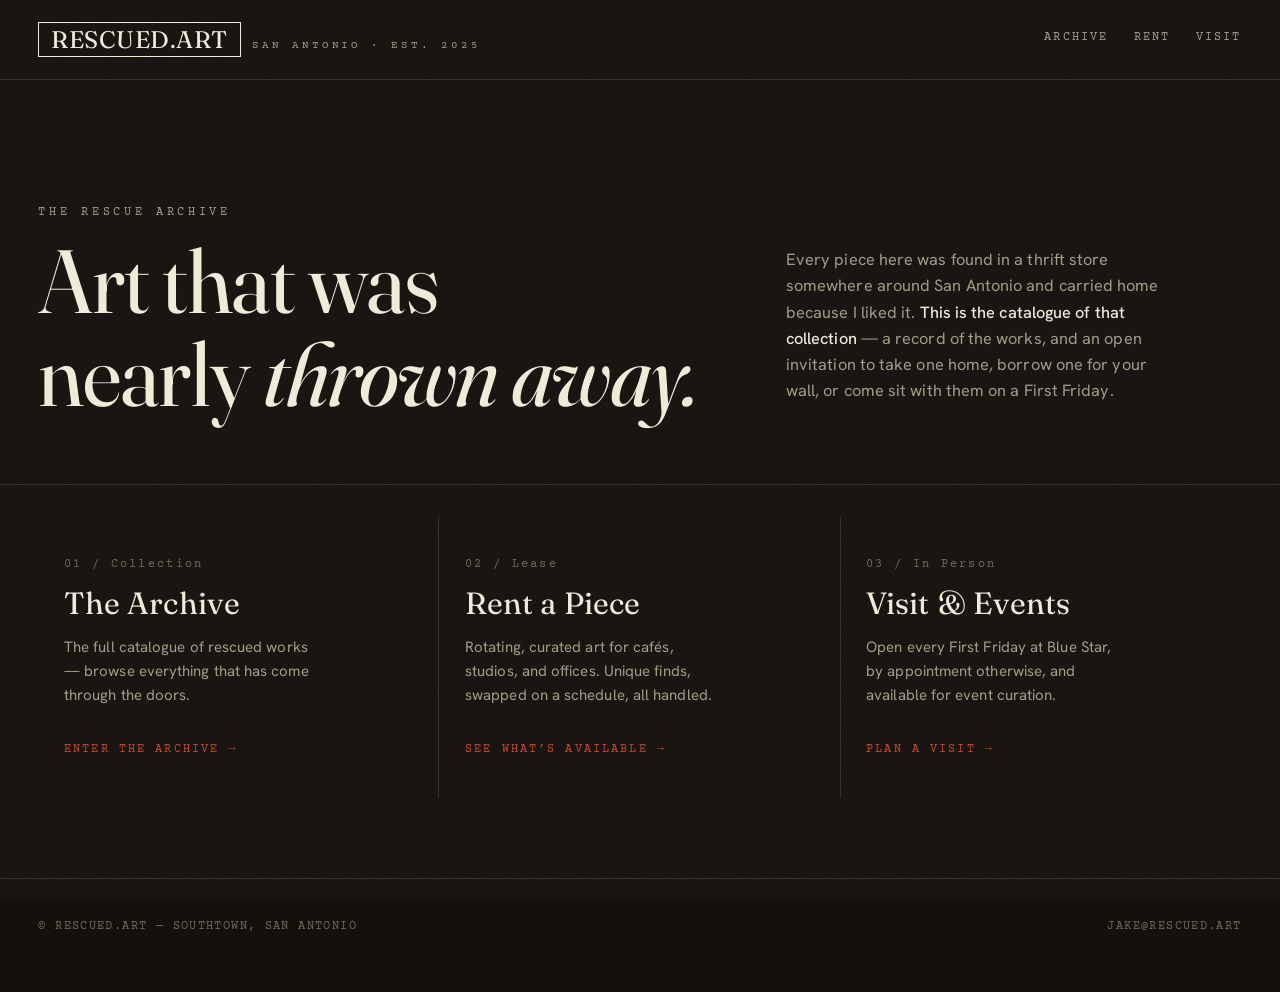
==== index.html @ f1ab5bdf "small text edits" ====
<!DOCTYPE html>
<html lang="en">
<head>
  <meta charset="utf-8">
  <meta name="viewport" content="width=device-width, initial-scale=1">
  <meta name="theme-color" content="#14110d">
  <title>rescued.art — previously looked at art</title>
  <meta name="description" content="A growing archive of original artworks rescued from thrift stores around San Antonio. For sale, for rent, and for visiting on First Fridays.">
  <link rel="icon" href="/icon-192.png">
  <link rel="manifest" href="/manifest.webmanifest">
  <link rel="preconnect" href="https://fonts.googleapis.com">
  <link rel="preconnect" href="https://fonts.gstatic.com" crossorigin>
  <link href="https://fonts.googleapis.com/css2?family=Fraunces:ital,opsz,wght@0,9..144,400;1,9..144,400&family=Hanken+Grotesk:wght@400;500&family=Courier+Prime:wght@400;700&display=swap" rel="stylesheet">
  <link rel="stylesheet" href="/assets/core.css">
</head>
<body>
  <header>
    <div class="masthead">
      <a class="brand" href="/">
        <span class="brand__mark">RESCUED.ART</span>
        <span class="brand__sub">San Antonio · est. 2025</span>
      </a>
      <nav class="nav">
        <a href="/gallery/">Archive</a>
        <a href="/rent/">Rent</a>
        <a href="/visit/">Visit</a>
      </nav>
    </div>
    <hr class="rule rule--double">
  </header>

  <main>
    <section class="hero">
      <div>
        <p class="kicker">The Rescue Archive</p>
        <h1>Art that was<br>nearly <em>thrown away.</em></h1>
      </div>
      <p class="hero__statement">
        Every piece here was found in a thrift store somewhere around San Antonio and
        carried home because I liked it. <strong>This is the catalogue of that
        collection</strong> — a record of the works, and an open invitation to take one home,
        borrow one for your wall, or come sit with them on a First Friday.
      </p>
    </section>

    <nav class="doors" aria-label="Sections">
      <a class="door" href="/gallery/">
        <span class="door__no">01 / Collection</span>
        <h2>The Archive</h2>
        <p>The full catalogue of rescued works — browse everything that has come through the doors.</p>
        <span class="door__go">Enter the archive</span>
      </a>
      <a class="door" href="/rent/">
        <span class="door__no">02 / Lease</span>
        <h2>Rent a Piece</h2>
        <p>Rotating, curated art for cafés, studios, and offices. Unique finds, swapped on a schedule, all handled.</p>
        <span class="door__go">See what’s available</span>
      </a>
      <a class="door" href="/visit/">
        <span class="door__no">03 / In Person</span>
        <h2>Visit &amp; Events</h2>
        <p>Open every First Friday at Blue Star, by appointment otherwise, and available for event curation.</p>
        <span class="door__go">Plan a visit</span>
      </a>
    </nav>

    <section class="recent" data-recent>
      <div class="recent__head">
        <h2>Recent acquisitions</h2>
        <a class="door__go" href="/gallery/" style="margin:0">All works</a>
      </div>
      <div id="recent-mount"><p class="kicker">Loading the latest finds…</p></div>
    </section>
  </main>

  <footer>
    <span>© rescued.art — Southtown, San Antonio</span>
    <a href="mailto:jake@rescued.art">jake@rescued.art</a>
  </footer>

  <script type="module">
    import { mountRecent } from '/assets/gallery.js';
    mountRecent(document.getElementById('recent-mount'), { count: 8 });
  </script>
</body>
</html>
---- assets/core.css ----
/* =============================================================================
   rescued.art — core stylesheet
   Concept: "The Rescue Archive" — a curatorial catalogue of salvaged works.
   Warm darkroom black + cream ink + rubber-stamp vermillion. Typewriter
   accession numbers. Letterpress masthead. Art-first, quietly archival.
   ========================================================================== */

:root {
  --bg:        #14110d;   /* warm near-black, like aged film */
  --bg-2:      #1b1712;   /* raised surface */
  --ink:       #f0ead9;   /* warm off-white */
  --ink-dim:   #a59c87;   /* muted label ink */
  --ink-faint: #6f6859;
  --line:      rgba(240,234,217,0.14);
  --line-soft: rgba(240,234,217,0.07);
  --stamp:     #c5482f;   /* rubber-stamp vermillion */
  --stamp-2:   #4f7c5a;   /* alt stamp (rent) — faded ink green */
  --paper:     #e7decb;   /* cream plate */

  --display: "Fraunces", Georgia, serif;
  --body:    "Hanken Grotesk", system-ui, sans-serif;
  --mono:    "Courier Prime", "Courier New", monospace;

  --maxw: 1320px;
  --r: 2px;
}

* { box-sizing: border-box; }

html { -webkit-text-size-adjust: 100%; }
body {
  margin: 0;
  background: var(--bg);
  color: var(--ink);
  font-family: var(--body);
  font-size: 16px;
  line-height: 1.6;
  letter-spacing: 0.005em;
  -webkit-font-smoothing: antialiased;
  overflow-x: hidden;
}
body.lb-open { overflow: hidden; }

/* film/paper grain — subtle, fixed, behind everything */
body::before {
  content: "";
  position: fixed; inset: 0; z-index: 0; pointer-events: none;
  opacity: 0.05; mix-blend-mode: screen;
  background-image: url("data:image/svg+xml,%3Csvg xmlns='http://www.w3.org/2000/svg' width='160' height='160'%3E%3Cfilter id='n'%3E%3CfeTurbulence type='fractalNoise' baseFrequency='0.85' numOctaves='2'/%3E%3C/filter%3E%3Crect width='100%25' height='100%25' filter='url(%23n)'/%3E%3C/svg%3E");
}
main, header, footer { position: relative; z-index: 1; }

a { color: inherit; text-decoration: none; }
img { display: block; max-width: 100%; }

::selection { background: var(--stamp); color: var(--paper); }
:focus-visible { outline: 2px solid var(--stamp); outline-offset: 3px; }

/* ---- type scale ---------------------------------------------------------- */
.kicker {
  font-family: var(--mono);
  font-size: 0.72rem; letter-spacing: 0.32em; text-transform: uppercase;
  color: var(--ink-dim);
}
h1, h2, h3 { font-family: var(--display); font-weight: 400; line-height: 1.04; margin: 0; }
h1 { font-size: clamp(2.6rem, 7vw, 5.6rem); letter-spacing: -0.015em; }
h1 em { font-style: italic; font-optical-sizing: auto; color: var(--ink); }

/* =============================================================================
   MASTHEAD (shared)
   ========================================================================== */
.masthead {
  display: flex; align-items: center; justify-content: space-between; gap: 1rem;
  max-width: var(--maxw); margin: 0 auto; padding: 1.4rem clamp(1rem, 4vw, 2.4rem);
}
.brand { display: flex; align-items: baseline; gap: 0.7rem; }
.brand__mark {
  font-family: var(--display); font-size: 1.5rem; letter-spacing: 0.02em;
  border: 1.5px solid var(--ink); padding: 0.18em 0.5em; line-height: 1;
}
.brand__sub { font-family: var(--mono); font-size: 0.66rem; letter-spacing: 0.28em;
  text-transform: uppercase; color: var(--ink-dim); }
.nav { display: flex; gap: 1.6rem; font-family: var(--mono);
  font-size: 0.74rem; letter-spacing: 0.18em; text-transform: uppercase; }
.nav a { color: var(--ink-dim); padding-bottom: 2px; border-bottom: 1px solid transparent;
  transition: color .2s, border-color .2s; }
.nav a:hover, .nav a[aria-current] { color: var(--ink); border-color: var(--stamp); }
.rule { height: 0; border: 0; border-top: 1px solid var(--line);
  max-width: var(--maxw); margin: 0 auto; }
.rule--double { border-top: 1px solid var(--line); position: relative; }
.rule--double::after { content: ""; display: block; border-top: 1px solid var(--line);
  margin-top: 3px; }

/* =============================================================================
   LANDING
   ========================================================================== */
.hero {
  max-width: var(--maxw); margin: 0 auto;
  padding: clamp(3rem, 9vw, 7rem) clamp(1rem, 4vw, 2.4rem) clamp(2rem, 5vw, 4rem);
  display: grid; grid-template-columns: 1.5fr 1fr; gap: clamp(1.5rem, 5vw, 4rem);
  align-items: end;
}
.hero__statement { max-width: 42ch; color: var(--ink-dim); font-size: 1.02rem; }
.hero__statement strong { color: var(--ink); font-weight: 500; }
.hero h1 { margin-top: 0.6rem; }
@media (max-width: 820px) { .hero { grid-template-columns: 1fr; align-items: start; } }

/* the three "doors" as catalogue entries */
.doors {
  max-width: var(--maxw); margin: 0 auto;
  padding: clamp(1rem,3vw,2rem) clamp(1rem,4vw,2.4rem) clamp(3rem,7vw,5rem);
  display: grid; grid-template-columns: repeat(3, 1fr); gap: 0;
  border-top: 1px solid var(--line);
}
.door {
  display: block; padding: 2rem 1.6rem 2.4rem; border-right: 1px solid var(--line);
  transition: background .25s; position: relative; min-height: 220px;
}
.door:last-child { border-right: 0; }
.door:hover { background: var(--bg-2); }
.door__no { font-family: var(--mono); font-size: 0.72rem; color: var(--ink-faint);
  letter-spacing: 0.2em; }
.door h2 { font-size: clamp(1.6rem, 2.4vw, 2.2rem); margin: 0.8rem 0 0.5rem; }
.door p { color: var(--ink-dim); font-size: 0.94rem; max-width: 32ch; }
.door__go { font-family: var(--mono); font-size: 0.74rem; letter-spacing: 0.18em;
  text-transform: uppercase; color: var(--stamp); margin-top: 1.2rem; display: inline-block; }
.door__go::after { content: " →"; transition: margin .2s; }
.door:hover .door__go::after { margin-left: 0.4rem; }
@media (max-width: 820px) {
  .doors { grid-template-columns: 1fr; }
  .door { border-right: 0; border-bottom: 1px solid var(--line); min-height: 0; }
}

/* recent acquisitions strip */
.recent { max-width: var(--maxw); margin: 0 auto;
  padding: clamp(2rem,5vw,3.5rem) clamp(1rem,4vw,2.4rem); }
.recent__head { display: flex; align-items: baseline; justify-content: space-between;
  border-bottom: 1px solid var(--line); padding-bottom: 0.8rem; margin-bottom: 1.4rem; }
.recent__head h2 { font-size: 1.3rem; }
.strip { display: grid; grid-auto-flow: column; grid-auto-columns: minmax(150px, 1fr);
  gap: 0.8rem; overflow-x: auto; padding-bottom: 0.6rem; scrollbar-width: thin; }
.strip__item { background: none; border: 0; padding: 0; cursor: pointer; text-align: left;
  color: inherit; }
.strip__frame { display: block; aspect-ratio: 1; overflow: hidden; background: var(--bg-2);
  border: 1px solid var(--line-soft); }
.strip__frame img { width: 100%; height: 100%; object-fit: cover;
  transition: transform .4s ease; }
.strip__item:hover .strip__frame img { transform: scale(1.04); }
.strip__acc { font-family: var(--mono); font-size: 0.68rem; color: var(--ink-faint);
  letter-spacing: 0.12em; display: block; padding-top: 0.5rem; }

/* =============================================================================
   GRID  (gallery + rent)
   ========================================================================== */
.page-head { max-width: var(--maxw); margin: 0 auto;
  padding: clamp(2.4rem,6vw,4.5rem) clamp(1rem,4vw,2.4rem) clamp(1.4rem,3vw,2rem); }
.page-head h1 { font-size: clamp(2.2rem, 5vw, 3.6rem); }
.page-head p { color: var(--ink-dim); max-width: 56ch; margin: 1rem 0 0; }
.page-head a { color: var(--ink); border-bottom: 1px solid var(--stamp); }

.grid {
  max-width: var(--maxw); margin: 0 auto;
  padding: 0 clamp(1rem,4vw,2.4rem) 4rem;
  display: grid; grid-template-columns: repeat(auto-fill, minmax(220px, 1fr));
  gap: clamp(0.8rem, 2vw, 1.6rem);
}
.tile {
  background: none; border: 0; padding: 0; cursor: pointer; color: inherit;
  text-align: left; display: flex; flex-direction: column;
  animation: rise .6s both; animation-delay: calc(var(--i, 0) * 35ms);
}
.tile__frame { position: relative; aspect-ratio: 1; overflow: hidden;
  background: var(--bg-2); border: 1px solid var(--line-soft); }
.tile__frame img { width: 100%; height: 100%; object-fit: cover;
  filter: saturate(0.96); transition: transform .5s ease, filter .5s ease; }
.tile:hover .tile__frame img { transform: scale(1.035); filter: saturate(1.05); }
.tile__cap { display: flex; align-items: baseline; gap: 0.6rem; flex-wrap: wrap;
  padding: 0.6rem 0.1rem 0; }
.tile__acc { font-family: var(--mono); font-size: 0.7rem; color: var(--ink-faint);
  letter-spacing: 0.1em; }
.tile__title { font-family: var(--display); font-size: 0.98rem; color: var(--ink); }
.tile__more { font-family: var(--mono); font-size: 0.66rem; color: var(--ink-faint);
  margin-left: auto; }

/* rubber-stamp status tag */
.stamp {
  font-family: var(--mono); font-size: 0.64rem; letter-spacing: 0.16em;
  text-transform: uppercase; color: var(--stamp);
  border: 1.5px solid var(--stamp); padding: 0.22em 0.5em; border-radius: var(--r);
  display: inline-block; line-height: 1; opacity: 0.92;
}
.stamp--rent { color: var(--stamp-2); border-color: var(--stamp-2); }
.tile__stamp { position: absolute; top: 0.6rem; left: 0.6rem; transform: rotate(-5deg);
  background: rgba(20,17,13,0.55); backdrop-filter: blur(2px); }

.empty { max-width: 56ch; margin: 1rem auto 6rem; padding: 0 1.5rem; text-align: center;
  color: var(--ink-dim); }
.empty p { margin: 0.4rem 0; }
.empty__sub { font-size: 0.92rem; }
.empty code { font-family: var(--mono); font-size: 0.85em; color: var(--ink);
  background: var(--bg-2); padding: 0.1em 0.35em; border: 1px solid var(--line); }
.empty a { color: var(--ink); border-bottom: 1px solid var(--stamp); }

.sentinel { height: 1px; }
.is-loading { min-height: 40vh; }

/* =============================================================================
   LIGHTBOX
   ========================================================================== */
.lb { position: fixed; inset: 0; z-index: 1000; display: none; }
.lb[aria-hidden="false"] { display: block; animation: fade .25s both; }
.lb__scrim { position: absolute; inset: 0; background: rgba(8,6,4,0.86); }
.lb__stage {
  position: absolute; inset: 0; margin: auto;
  display: grid; grid-template-columns: 1fr minmax(280px, 360px);
  width: min(1200px, 94vw); height: min(86vh, 900px);
  background: var(--bg); border: 1px solid var(--line);
}
.lb__img { grid-column: 1; width: 100%; height: 100%; object-fit: contain;
  background: #0b0907; padding: 1rem; }
.lb__panel { grid-column: 2; padding: 2rem 1.8rem; overflow-y: auto;
  border-left: 1px solid var(--line); display: flex; flex-direction: column; gap: 0.7rem; }
.lb__acc { font-family: var(--mono); font-size: 0.74rem; letter-spacing: 0.18em;
  color: var(--ink-faint); }
.lb__title { font-size: 1.7rem; }
.lb__facts { margin: 0.4rem 0 0; display: grid; grid-template-columns: auto 1fr;
  gap: 0.3rem 1rem; font-size: 0.9rem; }
.lb__facts dt { font-family: var(--mono); font-size: 0.7rem; text-transform: uppercase;
  letter-spacing: 0.12em; color: var(--ink-faint); align-self: center; }
.lb__facts dd { margin: 0; color: var(--ink); }
.lb__desc { color: var(--ink-dim); font-size: 0.96rem; line-height: 1.7; margin: 0.4rem 0 0; }
.lb__thumbs { display: flex; flex-wrap: wrap; gap: 0.5rem; margin-top: auto; padding-top: 1rem; }
.lb__thumbs img { width: 56px; height: 56px; object-fit: cover; cursor: pointer;
  border: 1px solid var(--line); opacity: 0.6; transition: opacity .2s; }
.lb__thumbs img:hover, .lb__thumbs img.is-active { opacity: 1; border-color: var(--stamp); }
.lb__count { font-family: var(--mono); font-size: 0.7rem; color: var(--ink-faint);
  letter-spacing: 0.1em; }
.lb__x { position: absolute; top: 0.8rem; right: 0.9rem; z-index: 3;
  font-family: var(--mono); font-size: 0.74rem; letter-spacing: 0.1em; text-transform: uppercase;
  background: var(--bg); color: var(--ink-dim); border: 1px solid var(--line);
  padding: 0.35em 0.7em; cursor: pointer; }
.lb__x:hover { color: var(--ink); border-color: var(--stamp); }
.lb__nav { position: absolute; top: 50%; transform: translateY(-50%); z-index: 3;
  background: rgba(20,17,13,0.6); color: var(--ink); border: 1px solid var(--line);
  width: 44px; height: 44px; cursor: pointer; font-size: 1.1rem; backdrop-filter: blur(4px); }
.lb__nav--prev { left: 0.8rem; } .lb__nav--next { left: calc(100% - 360px - 56px); }
.lb__nav:hover { border-color: var(--stamp); }
@media (max-width: 760px) {
  .lb__stage { grid-template-columns: 1fr; grid-template-rows: 1fr auto; height: 92vh; width: 96vw; }
  .lb__panel { grid-column: 1; grid-row: 2; border-left: 0; border-top: 1px solid var(--line);
    max-height: 38vh; }
  .lb__nav--next { left: auto; right: 0.8rem; }
}

/* =============================================================================
   GENERIC SECTIONS / FOOTER (visit, intros)
   ========================================================================== */
.prose { max-width: 68ch; margin: 0 auto; padding: clamp(1.5rem,4vw,3rem) clamp(1rem,4vw,2.4rem); }
.prose p { color: var(--ink-dim); margin: 0 0 1.1rem; }
.prose strong { color: var(--ink); font-weight: 500; }
.prose a { color: var(--ink); border-bottom: 1px solid var(--stamp); }
.info-grid { max-width: var(--maxw); margin: 0 auto;
  padding: 0 clamp(1rem,4vw,2.4rem) 2rem; display: grid;
  grid-template-columns: repeat(auto-fit, minmax(240px, 1fr)); gap: 0; border-top: 1px solid var(--line); }
.info { padding: 1.8rem 1.6rem; border-right: 1px solid var(--line); }
.info:last-child { border-right: 0; }
.info h3 { font-size: 1.2rem; margin-bottom: 0.5rem; }
.info p { color: var(--ink-dim); font-size: 0.94rem; margin: 0; }
.info a { color: var(--ink); border-bottom: 1px solid var(--stamp); }
@media (max-width: 720px) { .info { border-right: 0; border-bottom: 1px solid var(--line); } }

footer {
  max-width: var(--maxw); margin: 0 auto; padding: 2.4rem clamp(1rem,4vw,2.4rem) 3.5rem;
  border-top: 1px solid var(--line); display: flex; flex-wrap: wrap; gap: 1rem;
  justify-content: space-between; align-items: baseline;
  font-family: var(--mono); font-size: 0.72rem; letter-spacing: 0.12em;
  text-transform: uppercase; color: var(--ink-faint);
}
footer a:hover { color: var(--ink); }

/* =============================================================================
   MOTION
   ========================================================================== */
@keyframes rise { from { opacity: 0; transform: translateY(14px); } to { opacity: 1; transform: none; } }
@keyframes fade { from { opacity: 0; } to { opacity: 1; } }
@media (prefers-reduced-motion: reduce) {
  .tile { animation: none; }
  .lb[aria-hidden="false"] { animation: none; }
  .tile__frame img, .strip__frame img { transition: none; }
}
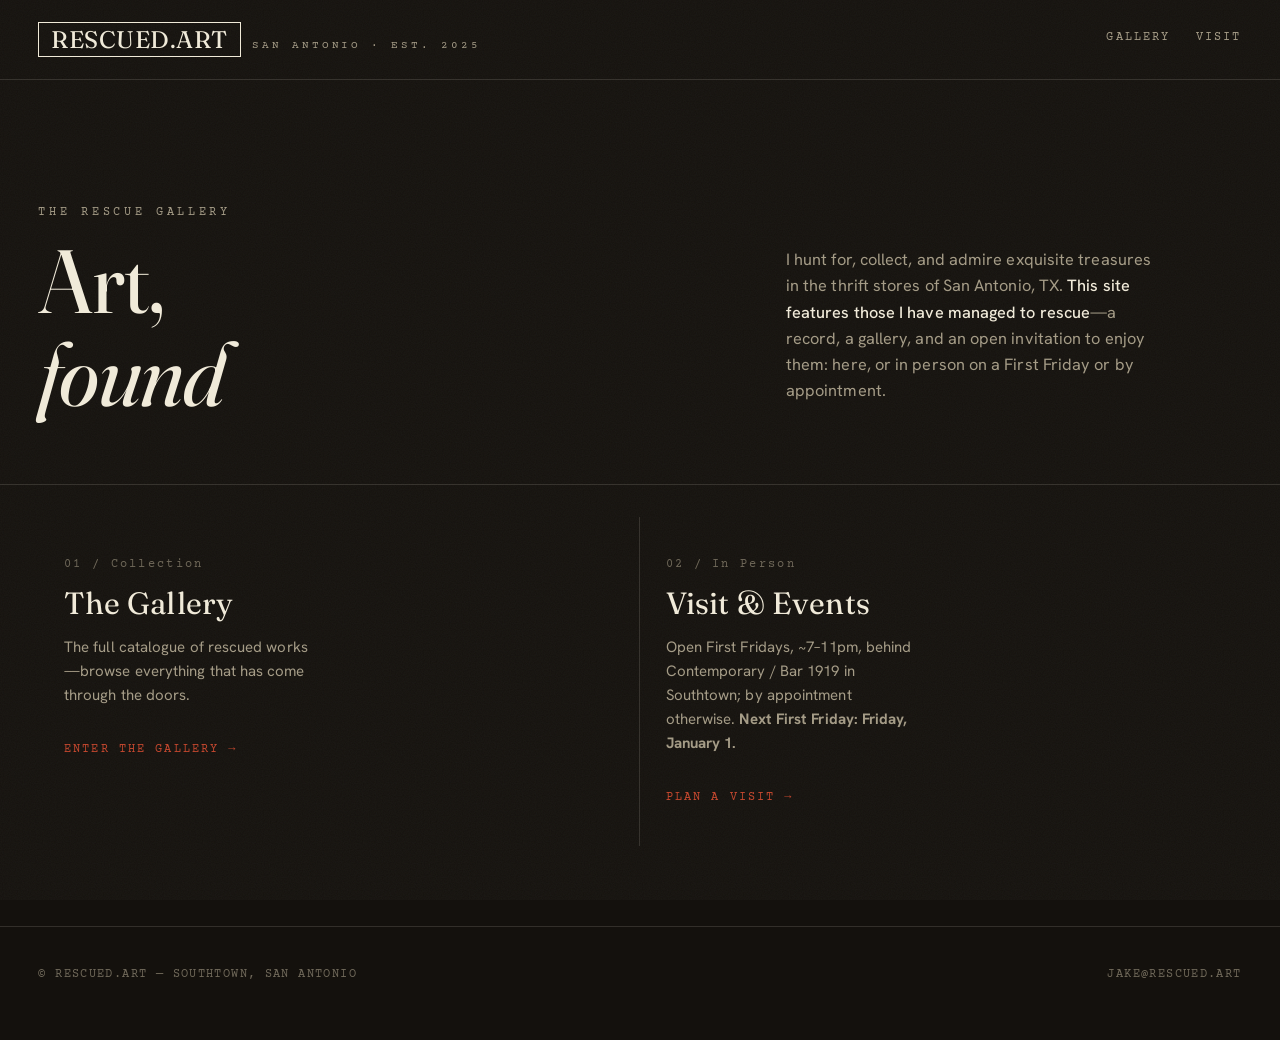
==== commit 9ef18f4b: "First Friday site: live API, gallery tiles, no rental offer, Southtown location - Feed and per-piece" ====
--- a/index.html
+++ b/index.html
@@ -5,24 +5,23 @@
   <meta name="viewport" content="width=device-width, initial-scale=1">
   <meta name="theme-color" content="#14110d">
   <title>rescued.art — previously looked at art</title>
-  <meta name="description" content="A growing archive of original artworks rescued from thrift stores around San Antonio. For sale, for rent, and for visiting on First Fridays.">
+  <meta name="description" content="A growing gallery of original artworks rescued from thrift stores around San Antonio. Browse the collection, or see it in person on First Fridays in Southtown.">
   <link rel="icon" href="/icon-192.png">
   <link rel="manifest" href="/manifest.webmanifest">
   <link rel="preconnect" href="https://fonts.googleapis.com">
   <link rel="preconnect" href="https://fonts.gstatic.com" crossorigin>
   <link href="https://fonts.googleapis.com/css2?family=Fraunces:ital,opsz,wght@0,9..144,400;1,9..144,400&family=Hanken+Grotesk:wght@400;500&family=Courier+Prime:wght@400;700&display=swap" rel="stylesheet">
-  <link rel="stylesheet" href="/assets/core.css">
+  <link rel="stylesheet" href="/assets/core.css?v=20261002">
 </head>
 <body>
   <header>
     <div class="masthead">
       <a class="brand" href="/">
-        <span class="brand__mark">RESCUED.ART</span>
+        <span class="brand__mark">RESCUED.<span class="brand__mark-art">ART</span></span>
         <span class="brand__sub">San Antonio · est. 2025</span>
       </a>
       <nav class="nav">
-        <a href="/gallery/">Archive</a>
-        <a href="/rent/">Rent</a>
+        <a href="/gallery/">Gallery</a>
         <a href="/visit/">Visit</a>
       </nav>
     </div>
@@ -32,41 +31,32 @@
   <main>
     <section class="hero">
       <div>
-        <p class="kicker">The Rescue Archive</p>
-        <h1>Art that was<br>nearly <em>thrown away.</em></h1>
+        <p class="kicker">The Rescue Gallery</p>
+        <h1>Art,<br><em>found</em></h1>
       </div>
       <p class="hero__statement">
-        Every piece here was found in a thrift store somewhere around San Antonio and
-        carried home because I liked it. <strong>This is the catalogue of that
-        collection</strong> — a record of the works, and an open invitation to take one home,
-        borrow one for your wall, or come sit with them on a First Friday.
+        I hunt for, collect, and admire exquisite treasures in the thrift stores of San Antonio, TX. <strong>This site features those I have managed to rescue</strong>—a record, a gallery, and an open invitation to enjoy them: here, or in person on a First Friday or by appointment.
       </p>
     </section>
 
     <nav class="doors" aria-label="Sections">
       <a class="door" href="/gallery/">
         <span class="door__no">01 / Collection</span>
-        <h2>The Archive</h2>
-        <p>The full catalogue of rescued works — browse everything that has come through the doors.</p>
-        <span class="door__go">Enter the archive</span>
-      </a>
-      <a class="door" href="/rent/">
-        <span class="door__no">02 / Lease</span>
-        <h2>Rent a Piece</h2>
-        <p>Rotating, curated art for cafés, studios, and offices. Unique finds, swapped on a schedule, all handled.</p>
-        <span class="door__go">See what’s available</span>
+        <h2>The Gallery</h2>
+        <p>The full catalogue of rescued works—browse everything that has come through the doors.</p>
+        <span class="door__go">Enter the gallery</span>
       </a>
       <a class="door" href="/visit/">
-        <span class="door__no">03 / In Person</span>
+        <span class="door__no">02 / In Person</span>
         <h2>Visit &amp; Events</h2>
-        <p>Open every First Friday at Blue Star, by appointment otherwise, and available for event curation.</p>
+        <p>Open First Fridays, ~7–11pm, behind Contemporary / Bar 1919 in Southtown; by appointment otherwise. <strong data-next-ff></strong></p>
         <span class="door__go">Plan a visit</span>
       </a>
     </nav>
 
     <section class="recent" data-recent>
       <div class="recent__head">
-        <h2>Recent acquisitions</h2>
+        <h2>Recent rescues</h2>
         <a class="door__go" href="/gallery/" style="margin:0">All works</a>
       </div>
       <div id="recent-mount"><p class="kicker">Loading the latest finds…</p></div>
@@ -79,6 +69,7 @@
   </footer>
 
   <script type="module">
+    import '/assets/config.js';
     import { mountRecent } from '/assets/gallery.js';
     mountRecent(document.getElementById('recent-mount'), { count: 8 });
   </script>
--- a/assets/core.css
+++ b/assets/core.css
@@ -77,7 +77,11 @@
 .brand__mark {
   font-family: var(--display); font-size: 1.5rem; letter-spacing: 0.02em;
   border: 1.5px solid var(--ink); padding: 0.18em 0.5em; line-height: 1;
-}
+  transition: color .2s, border-color .2s;
+}
+.brand__mark-art { transition: color .2s; }
+.brand:hover .brand__mark { border-color: var(--stamp); }
+.brand:hover .brand__mark-art { color: var(--stamp); }
 .brand__sub { font-family: var(--mono); font-size: 0.66rem; letter-spacing: 0.28em;
   text-transform: uppercase; color: var(--ink-dim); }
 .nav { display: flex; gap: 1.6rem; font-family: var(--mono);
@@ -85,6 +89,12 @@
 .nav a { color: var(--ink-dim); padding-bottom: 2px; border-bottom: 1px solid transparent;
   transition: color .2s, border-color .2s; }
 .nav a:hover, .nav a[aria-current] { color: var(--ink); border-color: var(--stamp); }
+/* Phones: the tagline steps aside and the nav keeps both links on screen (2026-10-01). */
+@media (max-width: 560px) {
+  .brand__sub { display: none; }
+  .brand__mark { font-size: 1.25rem; }
+  .nav { gap: 1.1rem; font-size: 0.72rem; }
+}
 .rule { height: 0; border: 0; border-top: 1px solid var(--line);
   max-width: var(--maxw); margin: 0 auto; }
 .rule--double { border-top: 1px solid var(--line); position: relative; }
@@ -109,7 +119,7 @@
 .doors {
   max-width: var(--maxw); margin: 0 auto;
   padding: clamp(1rem,3vw,2rem) clamp(1rem,4vw,2.4rem) clamp(3rem,7vw,5rem);
-  display: grid; grid-template-columns: repeat(3, 1fr); gap: 0;
+  display: grid; grid-template-columns: repeat(auto-fit, minmax(0, 1fr)); grid-auto-flow: column; gap: 0;
   border-top: 1px solid var(--line);
 }
 .door {
@@ -127,7 +137,7 @@
 .door__go::after { content: " →"; transition: margin .2s; }
 .door:hover .door__go::after { margin-left: 0.4rem; }
 @media (max-width: 820px) {
-  .doors { grid-template-columns: 1fr; }
+  .doors { grid-template-columns: 1fr; grid-auto-flow: row; }
   .door { border-right: 0; border-bottom: 1px solid var(--line); min-height: 0; }
 }
 
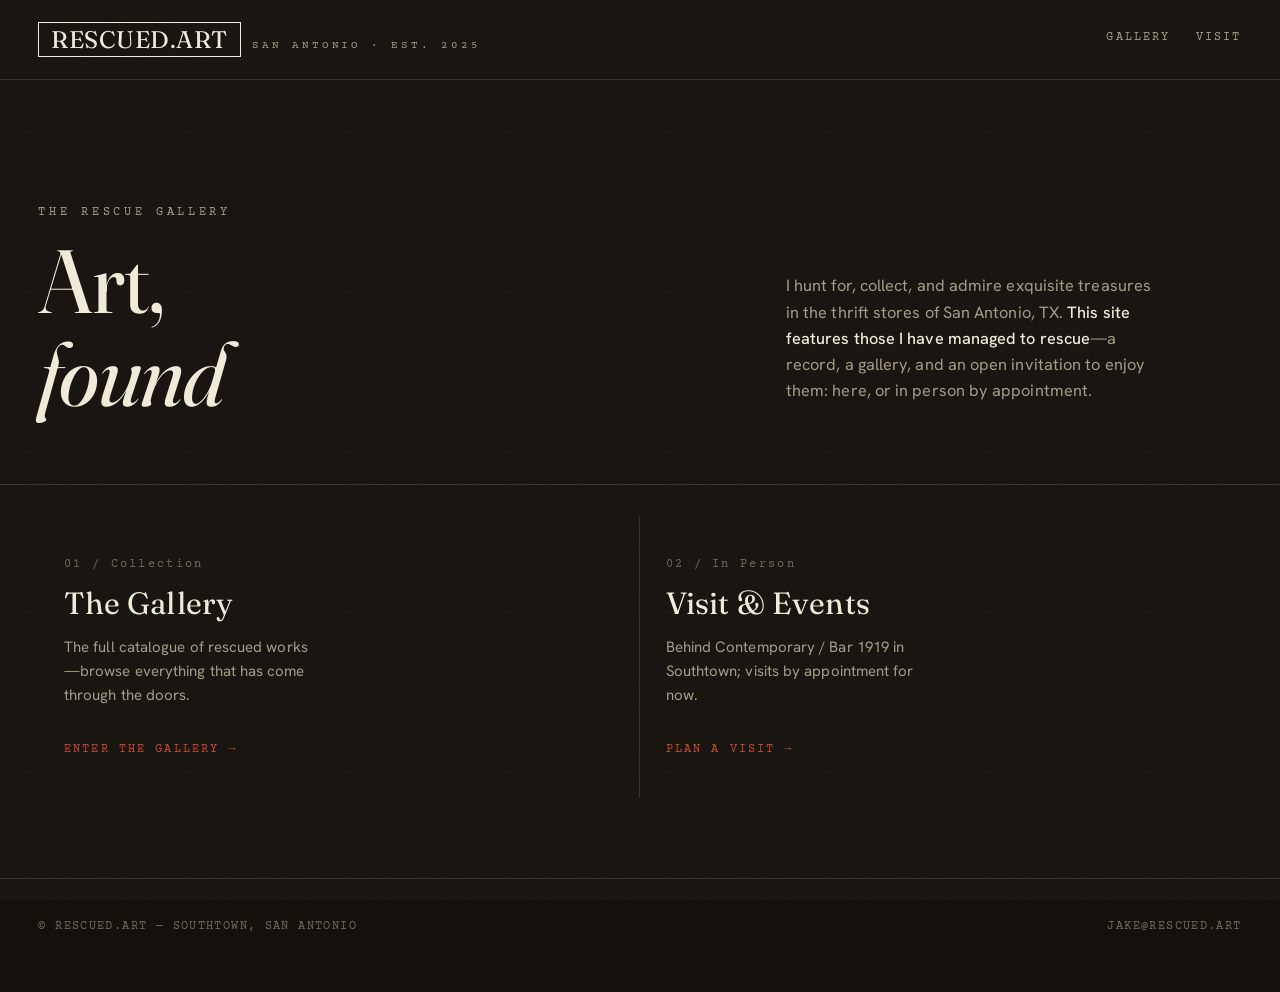
==== commit 5b428edc: "Pause First Fridays: visits by appointment until Jake decides The site computed First Fridays itself" ====
--- a/index.html
+++ b/index.html
@@ -5,7 +5,7 @@
   <meta name="viewport" content="width=device-width, initial-scale=1">
   <meta name="theme-color" content="#14110d">
   <title>rescued.art — previously looked at art</title>
-  <meta name="description" content="A growing gallery of original artworks rescued from thrift stores around San Antonio. Browse the collection, or see it in person on First Fridays in Southtown.">
+  <meta name="description" content="A growing gallery of original artworks rescued from thrift stores around San Antonio. Browse the collection, or see it in person by appointment in Southtown.">
   <link rel="icon" href="/icon-192.png">
   <link rel="manifest" href="/manifest.webmanifest">
   <link rel="preconnect" href="https://fonts.googleapis.com">
@@ -35,7 +35,7 @@
         <h1>Art,<br><em>found</em></h1>
       </div>
       <p class="hero__statement">
-        I hunt for, collect, and admire exquisite treasures in the thrift stores of San Antonio, TX. <strong>This site features those I have managed to rescue</strong>—a record, a gallery, and an open invitation to enjoy them: here, or in person on a First Friday or by appointment.
+        I hunt for, collect, and admire exquisite treasures in the thrift stores of San Antonio, TX. <strong>This site features those I have managed to rescue</strong>—a record, a gallery, and an open invitation to enjoy them: here, or in person by appointment.
       </p>
     </section>
 
@@ -49,7 +49,7 @@
       <a class="door" href="/visit/">
         <span class="door__no">02 / In Person</span>
         <h2>Visit &amp; Events</h2>
-        <p>Open First Fridays, ~7–11pm, behind Contemporary / Bar 1919 in Southtown; by appointment otherwise. <strong data-next-ff></strong></p>
+        <p>Behind Contemporary / Bar 1919 in Southtown; visits by appointment for now. <strong data-next-ff></strong></p>
         <span class="door__go">Plan a visit</span>
       </a>
     </nav>
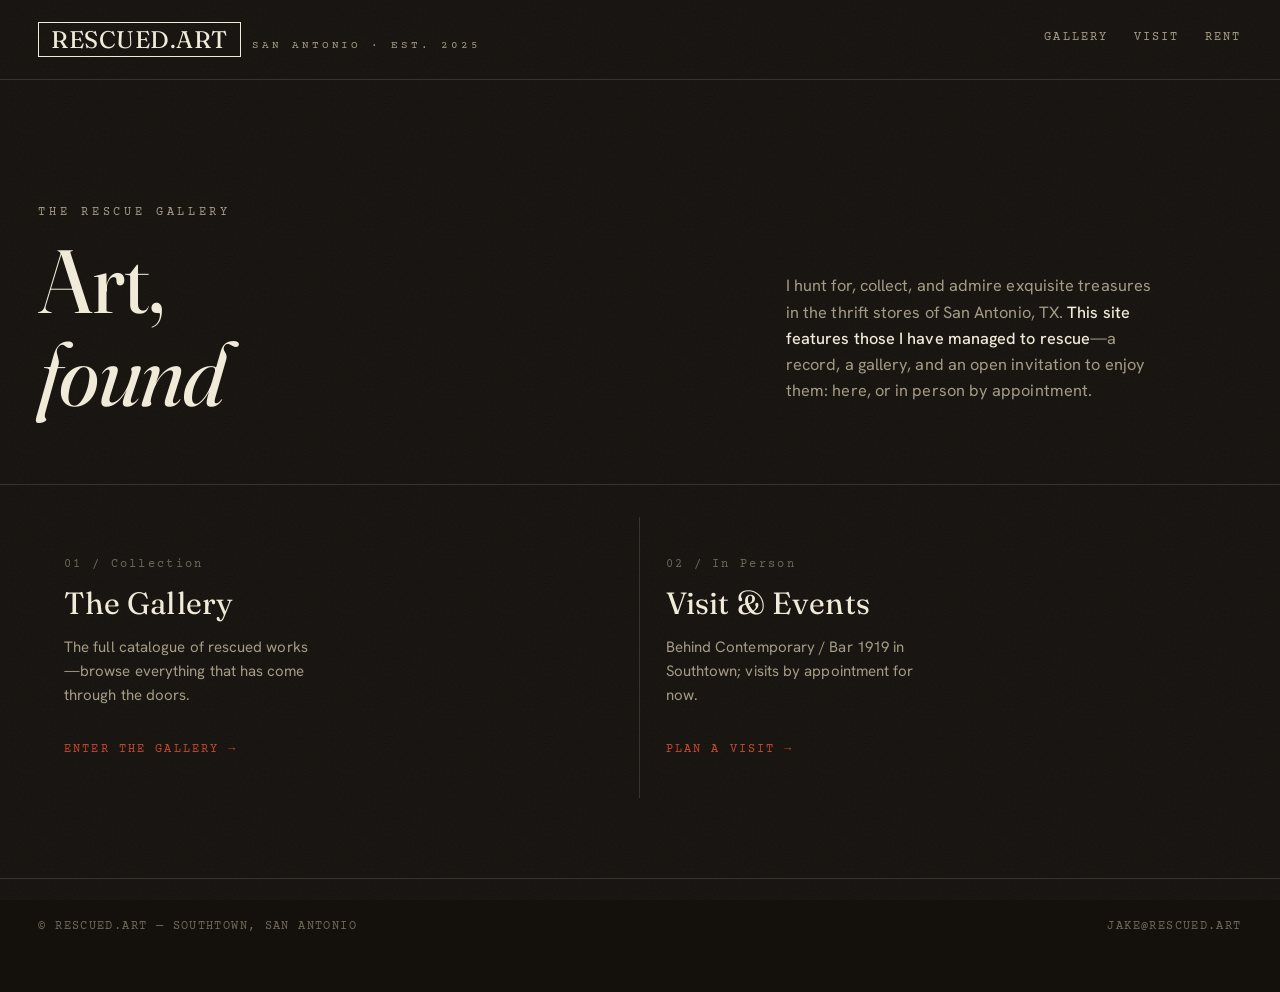
==== commit d8a4e522: "Rent: a simple rotation — how many, size, what you like, how often, favourites, request rent/ (was a" ====
--- a/index.html
+++ b/index.html
@@ -23,6 +23,7 @@
       <nav class="nav">
         <a href="/gallery/">Gallery</a>
         <a href="/visit/">Visit</a>
+        <a href="/rent/">Rent</a>
       </nav>
     </div>
     <hr class="rule rule--double">
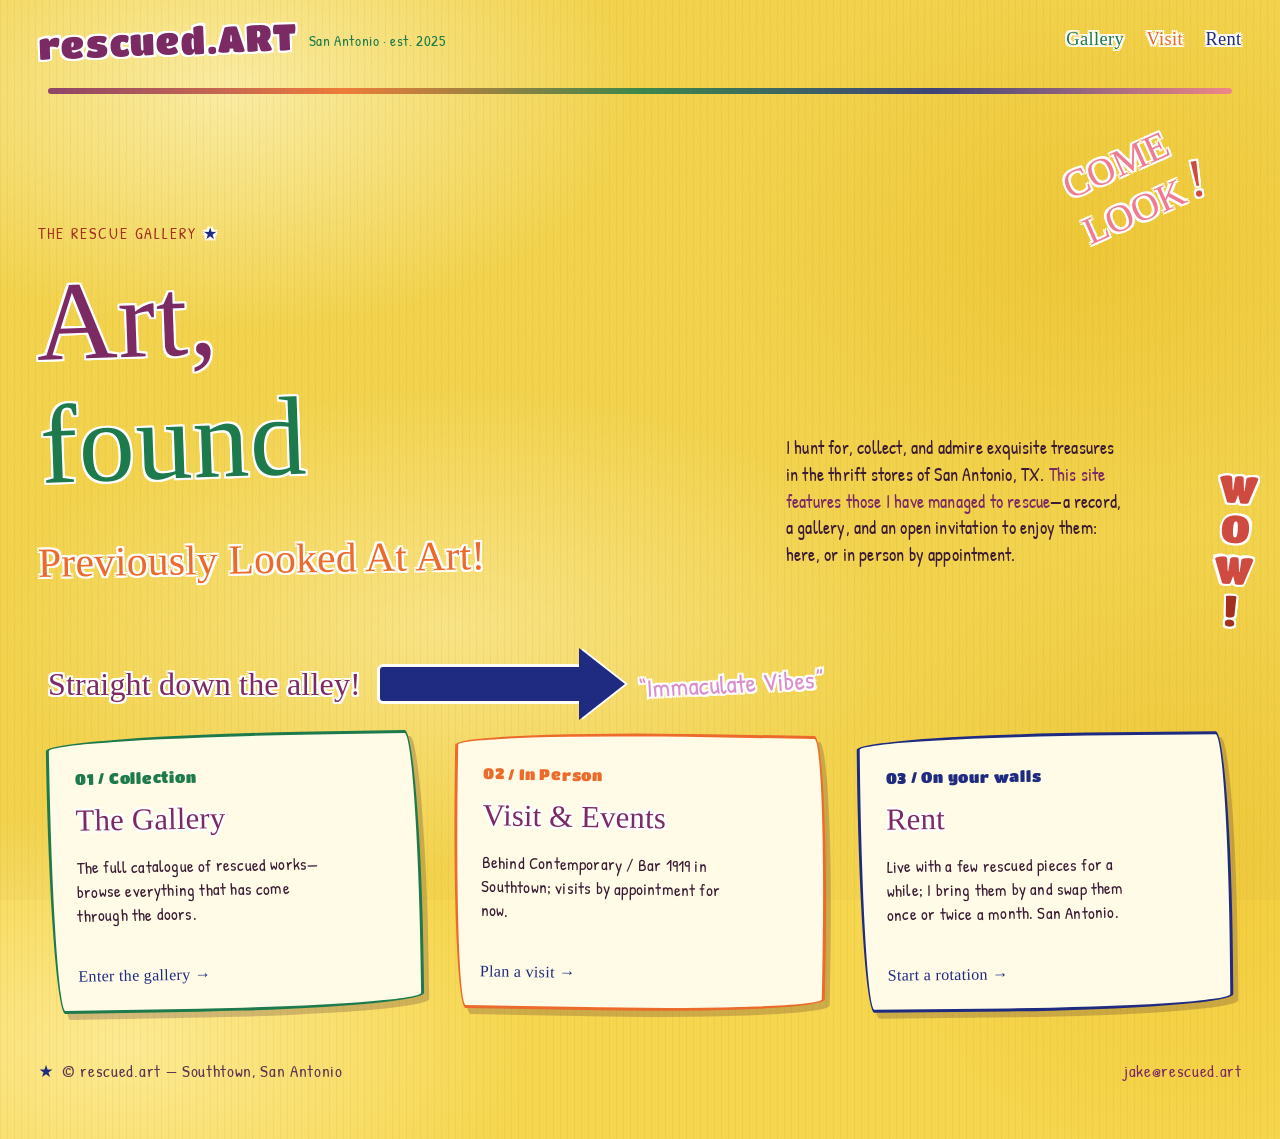
==== commit 8b9571dc: "Dress the site like the First Friday sign; Rent works on desktop sign.css retunes core's tokens and " ====
--- a/index.html
+++ b/index.html
@@ -3,21 +3,22 @@
 <head>
   <meta charset="utf-8">
   <meta name="viewport" content="width=device-width, initial-scale=1">
-  <meta name="theme-color" content="#14110d">
+  <meta name="theme-color" content="#f6d64e">
   <title>rescued.art — previously looked at art</title>
   <meta name="description" content="A growing gallery of original artworks rescued from thrift stores around San Antonio. Browse the collection, or see it in person by appointment in Southtown.">
   <link rel="icon" href="/icon-192.png">
   <link rel="manifest" href="/manifest.webmanifest">
   <link rel="preconnect" href="https://fonts.googleapis.com">
   <link rel="preconnect" href="https://fonts.gstatic.com" crossorigin>
-  <link href="https://fonts.googleapis.com/css2?family=Fraunces:ital,opsz,wght@0,9..144,400;1,9..144,400&family=Hanken+Grotesk:wght@400;500&family=Courier+Prime:wght@400;700&display=swap" rel="stylesheet">
+  <link href="https://fonts.googleapis.com/css2?family=Permanent+Marker&family=Patrick+Hand&family=Titan+One&display=swap" rel="stylesheet">
   <link rel="stylesheet" href="/assets/core.css?v=20261002">
+  <link rel="stylesheet" href="/assets/sign.css?v=20261008">
 </head>
 <body>
   <header>
     <div class="masthead">
       <a class="brand" href="/">
-        <span class="brand__mark">RESCUED.<span class="brand__mark-art">ART</span></span>
+        <span class="brand__mark">rescued.<span class="brand__mark-art">ART</span></span>
         <span class="brand__sub">San Antonio · est. 2025</span>
       </a>
       <nav class="nav">
@@ -32,13 +33,19 @@
   <main>
     <section class="hero">
       <div>
-        <p class="kicker">The Rescue Gallery</p>
+        <p class="kicker">The Rescue Gallery <span class="star">★</span></p>
         <h1>Art,<br><em>found</em></h1>
+        <p class="tagline">Previously Looked At Art!</p>
       </div>
+      <span class="sticker sticker--come" aria-hidden="true">COME<br>LOOK</span>
+      <span class="wow" aria-hidden="true"><span>W</span><span>O</span><span>W</span><span>!</span></span>
       <p class="hero__statement">
         I hunt for, collect, and admire exquisite treasures in the thrift stores of San Antonio, TX. <strong>This site features those I have managed to rescue</strong>—a record, a gallery, and an open invitation to enjoy them: here, or in person by appointment.
       </p>
     </section>
+
+    <p class="alley" aria-hidden="true"><span class="alley__words">Straight down the alley!</span>
+      <span class="arrow"></span><span class="alley__vibes">“Immaculate Vibes”</span></p>
 
     <nav class="doors" aria-label="Sections">
       <a class="door" href="/gallery/">
@@ -52,6 +59,12 @@
         <h2>Visit &amp; Events</h2>
         <p>Behind Contemporary / Bar 1919 in Southtown; visits by appointment for now. <strong data-next-ff></strong></p>
         <span class="door__go">Plan a visit</span>
+      </a>
+      <a class="door" href="/rent/">
+        <span class="door__no">03 / On your walls</span>
+        <h2>Rent</h2>
+        <p>Live with a few rescued pieces for a while; I bring them by and swap them once or twice a month. San Antonio.</p>
+        <span class="door__go">Start a rotation</span>
       </a>
     </nav>
 
--- a/assets/sign.css
+++ b/assets/sign.css
@@ -0,0 +1,174 @@
+/* sign.css — rescued.art dressed like Jake's First Friday sign (2026-10-08): a sunny watercolour wash on
+   corrugated board, chunky hand-markered letters with a white halo, and the sign's own colours and words.
+   Loaded after core.css: it retunes core's tokens and restyles its components; core's structure stays. */
+:root {
+  --c-purple: #7b2a64;  --c-green: #1d7a4c;  --c-orange: #ec6a2b;  --c-brick: #a3301f;
+  --c-navy: #1f2b80;    --c-teal: #23a58e;   --c-pink: #ef7b93;    --c-lilac: #d98fcc;
+  --c-red: #cf4a3f;     --c-sun: #f6d64e;    --c-sun-deep: #ecc12f; --c-cream: #fffbe6;
+
+  --bg: var(--c-sun);
+  --bg-2: var(--c-cream);
+  --ink: #3b1a33;
+  --ink-dim: #5a3550;
+  --ink-faint: #876676;
+  --line: rgba(59, 26, 51, 0.22);
+  --line-soft: rgba(59, 26, 51, 0.12);
+  --stamp: var(--c-purple);
+  --stamp-2: var(--c-green);
+  --paper: var(--c-cream);
+
+  --display: "Permanent Marker", "Comic Sans MS", cursive;
+  --body: "Patrick Hand", "Comic Sans MS", system-ui, sans-serif;
+  --mono: "Patrick Hand", "Comic Sans MS", system-ui, sans-serif;
+  --chunky: "Titan One", "Arial Black", system-ui, sans-serif;
+  --halo: 2px 2px 0 #fff, -2px -2px 0 #fff, 2px -2px 0 #fff, -2px 2px 0 #fff, 0 2px 0 #fff, 2px 0 0 #fff, 0 -2px 0 #fff, -2px 0 0 #fff;
+  --wobble: 255px 15px 225px 15px / 15px 225px 15px 255px;
+  --r: 6px;
+}
+
+/* the board: watercolour blooms over the corrugation */
+body {
+  background-color: var(--c-sun);
+  background-image:
+    repeating-linear-gradient(90deg, rgba(120, 88, 0, 0.055) 0 1px, transparent 1px 7px),
+    radial-gradient(ellipse 45% 30% at 18% 8%, rgba(255, 244, 180, 0.85), transparent 70%),
+    radial-gradient(ellipse 40% 35% at 85% 22%, rgba(236, 188, 30, 0.45), transparent 70%),
+    radial-gradient(ellipse 50% 30% at 35% 55%, rgba(255, 238, 160, 0.7), transparent 70%),
+    radial-gradient(ellipse 35% 40% at 92% 75%, rgba(234, 186, 30, 0.4), transparent 70%),
+    radial-gradient(ellipse 45% 30% at 10% 92%, rgba(255, 240, 170, 0.75), transparent 70%);
+  color: var(--ink);
+  font-size: 19px;
+  line-height: 1.45;
+  letter-spacing: 0.01em;
+}
+body::before { opacity: 0.12; mix-blend-mode: multiply; }
+::selection { background: var(--c-lilac); color: var(--ink); }
+:focus-visible { outline: 3px dashed var(--c-navy); outline-offset: 4px; }
+
+/* ---- type ---------------------------------------------------------------- */
+h1, h2, h3 { font-family: var(--display); font-weight: 400; color: var(--c-purple); text-shadow: var(--halo); line-height: 1.1; }
+h1 { letter-spacing: 0.01em; }
+h1 em { font-style: normal; color: var(--c-green); }
+.kicker, .page-head .kicker { font-family: var(--body); font-size: 1rem; letter-spacing: 0.12em; text-transform: uppercase; color: var(--c-brick); }
+
+/* ---- masthead ------------------------------------------------------------ */
+.masthead { align-items: center; }
+.brand { align-items: center; }
+.brand__mark { font-family: var(--chunky); font-size: clamp(1.6rem, 3vw, 2.3rem); color: var(--c-purple); border: 0;
+  text-transform: none; letter-spacing: 0.02em; text-shadow: var(--halo); padding: 0; transform: rotate(-2deg); }
+.brand__mark-art { color: var(--c-purple); }
+.brand:hover .brand__mark-art { color: var(--c-green); }
+.brand__sub { font-family: var(--body); font-size: 0.95rem; letter-spacing: 0.04em; text-transform: none; color: var(--c-green); }
+.nav { font-family: var(--display); font-size: 1.15rem; letter-spacing: 0.02em; text-transform: none; gap: 1.4rem; }
+.nav a { color: var(--c-green); border: 0; text-shadow: var(--halo); }
+.nav a:nth-child(2) { color: var(--c-orange); }
+.nav a:nth-child(3) { color: var(--c-navy); }
+.nav a:hover, .nav a[aria-current] { color: var(--c-purple); text-decoration: underline wavy var(--c-pink) 2px; text-underline-offset: 6px; }
+.rule, .rule--double { border-top: 0; height: 6px; margin: 0.4rem clamp(1rem, 4vw, 3rem) 0;
+  background: linear-gradient(90deg, var(--c-purple), var(--c-orange) 25%, var(--c-green) 50%, var(--c-navy) 75%, var(--c-pink));
+  border-radius: 999px; opacity: 0.85; }
+.rule--double::after { display: none; }
+@media (max-width: 640px) { .brand__sub { display: none; } .nav { font-size: 1rem; gap: 0.9rem; } }
+
+/* ---- home: the sign ------------------------------------------------------ */
+.hero { position: relative; }
+.hero h1 { font-size: clamp(3.2rem, 9vw, 7rem); transform: rotate(-2deg); transform-origin: left; }
+.hero__statement { color: var(--ink); font-size: 1.15rem; }
+.hero__statement strong { color: var(--c-purple); font-weight: 400; }
+.tagline { font-family: var(--display); font-size: clamp(1.5rem, 3.4vw, 2.6rem); color: var(--c-orange); text-shadow: var(--halo);
+  margin: 1.2rem 0 0; transform: rotate(-1deg); }
+.sticker { position: absolute; font-family: var(--display); text-shadow: var(--halo); line-height: 1; pointer-events: none; user-select: none; }
+.sticker--come { color: var(--c-pink); font-size: clamp(1.4rem, 3vw, 2.4rem); transform: rotate(-24deg); right: 6%; top: 8%; }
+.sticker--come::after { content: "!"; display: inline-block; margin-left: 0.15em; color: var(--c-red); font-size: 1.4em; transform: rotate(14deg); }
+.wow { position: absolute; right: 2%; bottom: 4%; display: flex; flex-direction: column; align-items: center; gap: 0.05em;
+  font-family: var(--chunky); font-size: clamp(1.4rem, 3vw, 2.6rem); color: var(--c-red); text-shadow: var(--halo); line-height: 1;
+  transform: rotate(4deg); pointer-events: none; }
+.wow span:last-child { color: var(--c-brick); }
+@media (max-width: 860px) { .sticker--come { right: 4%; top: 2%; font-size: 1.3rem; } .wow { display: none; } }
+
+.alley { max-width: var(--maxw); margin: 0.6rem auto 0; padding: 0 clamp(1rem, 4vw, 3rem); display: flex; align-items: center;
+  gap: 1.2rem; flex-wrap: wrap; }
+.alley__words { font-family: var(--display); font-size: clamp(1.3rem, 2.6vw, 2rem); color: var(--c-purple); text-shadow: var(--halo); }
+.alley__vibes { font-family: var(--body); font-size: clamp(1.2rem, 2.2vw, 1.6rem); color: var(--c-lilac); text-shadow: var(--halo); transform: rotate(-3deg); }
+.arrow { position: relative; display: inline-block; width: clamp(110px, 16vw, 220px); height: 34px; background: var(--c-navy);
+  margin-right: 34px; border-radius: 3px; box-shadow: 0 0 0 3px #fff; }
+.arrow::after { content: ""; position: absolute; right: -40px; top: 50%; transform: translateY(-50%); border-left: 46px solid var(--c-navy);
+  border-top: 36px solid transparent; border-bottom: 36px solid transparent; filter: drop-shadow(3px 0 0 #fff); }
+.star { color: var(--c-navy); text-shadow: var(--halo); }
+
+/* the doors become hand-made cards pinned to the board */
+.doors { gap: clamp(1rem, 2.4vw, 2rem); border: 0; padding: 1.6rem clamp(1rem, 4vw, 3rem) 0.6rem; background: none; }
+.door { --door-c: var(--c-green); background: var(--c-cream); border-radius: var(--wobble); box-shadow: 5px 6px 0 rgba(59, 26, 51, 0.22);
+  transform: rotate(-1deg); transition: transform .2s; min-height: 0; padding: 1.6rem 1.6rem 1.4rem; }
+.door:nth-child(2) { --door-c: var(--c-orange); transform: rotate(1deg); }
+.door:nth-child(3) { --door-c: var(--c-navy); transform: rotate(-0.6deg); }
+.doors .door, .doors .door:last-child { border: 3px solid var(--door-c); }
+.door:hover { background: #fff; transform: rotate(0deg) translateY(-3px); }
+.door__no { font-family: var(--chunky); font-size: 0.95rem; letter-spacing: 0.05em; color: var(--door-c); }
+.door h2 { color: var(--c-purple); }
+.door p { color: var(--ink); font-size: 1.05rem; }
+.door__go { font-family: var(--display); font-size: 1rem; letter-spacing: 0.02em; text-transform: none; color: var(--c-navy); }
+@media (max-width: 860px) { .doors { grid-template-columns: 1fr; grid-auto-flow: row; } }
+
+/* recent rescues strip: little snapshots */
+.recent__head h2 { font-size: 1.8rem; }
+.strip__frame { background: #fff; padding: 6px; border-radius: 3px; box-shadow: 3px 4px 0 rgba(59, 26, 51, 0.2); }
+.strip__item:nth-child(odd) .strip__frame { transform: rotate(-1.5deg); }
+.strip__item:nth-child(even) .strip__frame { transform: rotate(1.5deg); }
+.strip__acc { font-family: var(--body); font-size: 0.85rem; color: var(--ink-dim); }
+
+/* ---- pages ---------------------------------------------------------------- */
+.page-head h1 { font-size: clamp(2.8rem, 7vw, 5rem); transform: rotate(-1.5deg); transform-origin: left; }
+.page-head p { color: var(--ink); font-size: 1.15rem; }
+.page-head a { color: var(--c-purple); border-bottom: 2px solid var(--c-pink); }
+.prose { max-width: var(--maxw); padding-top: 0.4rem; }
+.prose p { color: var(--ink); font-size: 1.15rem; max-width: 62ch; }
+.prose strong { color: var(--c-purple); font-weight: 400; }
+.prose a { color: var(--c-purple); border-bottom: 2px solid var(--c-pink); }
+.info-grid { border: 0; gap: 1.4rem; padding: 0 clamp(1rem, 4vw, 3rem); }
+.info { background: var(--c-cream); border: 3px solid var(--c-teal); border-radius: var(--wobble); box-shadow: 5px 6px 0 rgba(59, 26, 51, 0.2);
+  transform: rotate(-0.8deg); }
+.info:nth-child(2) { border-color: var(--c-orange); transform: rotate(0.8deg); }
+.info:nth-child(3) { border-color: var(--c-purple); transform: rotate(-0.4deg); }
+.info h3 { font-size: 1.5rem; }
+.info p { color: var(--ink); }
+.info a { color: var(--c-navy); border-bottom: 2px solid var(--c-pink); }
+
+/* ---- the gallery: snapshots taped to the board ----------------------------- */
+.grid { gap: clamp(1.2rem, 2.4vw, 2rem); }
+/* overflow stays visible for the tape, so the frame needs min-height 0 to keep its square (else the photo sizes it) */
+.tile__frame { background: #fff; padding: 8px; border: 0; border-radius: 2px; box-shadow: 4px 5px 0 rgba(59, 26, 51, 0.22); overflow: visible; min-height: 0; }
+.tile__frame img { border-radius: 1px; }
+.tile__frame::before { content: ""; position: absolute; top: -10px; left: 50%; width: 64px; height: 20px; transform: translateX(-50%) rotate(-3deg);
+  background: rgba(255, 255, 255, 0.55); box-shadow: 0 1px 2px rgba(0, 0, 0, 0.08); z-index: 2; }
+.tile:nth-child(3n+1) .tile__frame { transform: rotate(-1.2deg); }
+.tile:nth-child(3n+2) .tile__frame { transform: rotate(0.9deg); }
+.tile:nth-child(3n) .tile__frame { transform: rotate(-0.4deg); }
+.tile:hover .tile__frame { transform: rotate(0deg) scale(1.02); }
+.tile:hover .tile__frame img { transform: none; }
+.tile__acc { font-family: var(--body); font-size: 0.85rem; color: var(--ink-faint); }
+.tile__title { font-family: var(--body); font-size: 1.15rem; color: var(--ink); }
+.tile__more { font-family: var(--body); font-size: 0.85rem; color: var(--ink-faint); }
+.stamp { font-family: var(--chunky); letter-spacing: 0.04em; color: var(--c-red); border-color: var(--c-red); background: var(--c-cream); }
+.stamp--rent { color: var(--c-green); border-color: var(--c-green); }
+.empty, .empty p { color: var(--ink); }
+
+/* lightbox: the cream card from the sign's border */
+.lb__scrim { background: rgba(59, 26, 51, 0.82); }
+.lb__stage { background: var(--c-cream); border: 3px solid var(--c-purple); border-radius: 10px; }
+.lb__panel { background: var(--c-cream); color: var(--ink); border-left: 2px dashed var(--line); }
+.lb__acc { font-family: var(--body); font-size: 0.9rem; letter-spacing: 0.06em; color: var(--c-brick); }
+.lb__title { font-size: 2rem; }
+.lb__facts dt { font-family: var(--body); font-size: 0.85rem; color: var(--ink-faint); }
+.lb__facts dd { color: var(--ink); }
+.lb__desc { color: var(--ink); font-size: 1.08rem; }
+.lb__thumbs img { border: 2px solid transparent; border-radius: 3px; }
+.lb__thumbs img:hover, .lb__thumbs img.is-active { border-color: var(--c-purple); }
+.lb__count { font-family: var(--body); color: var(--ink-faint); }
+.lb__x, .lb__nav { background: var(--c-cream); color: var(--c-purple); border: 2px solid var(--c-purple); border-radius: 999px; }
+.lb__x:hover, .lb__nav:hover { background: #fff; border-color: var(--c-green); color: var(--c-green); }
+
+/* ---- footer ---------------------------------------------------------------- */
+footer { font-family: var(--body); font-size: 1.05rem; letter-spacing: 0.04em; text-transform: none; color: var(--ink-dim); border-top: 0; }
+footer a { color: var(--c-purple); }
+footer > span:first-child::before { content: "★"; color: var(--c-navy); margin-right: 0.5rem; }
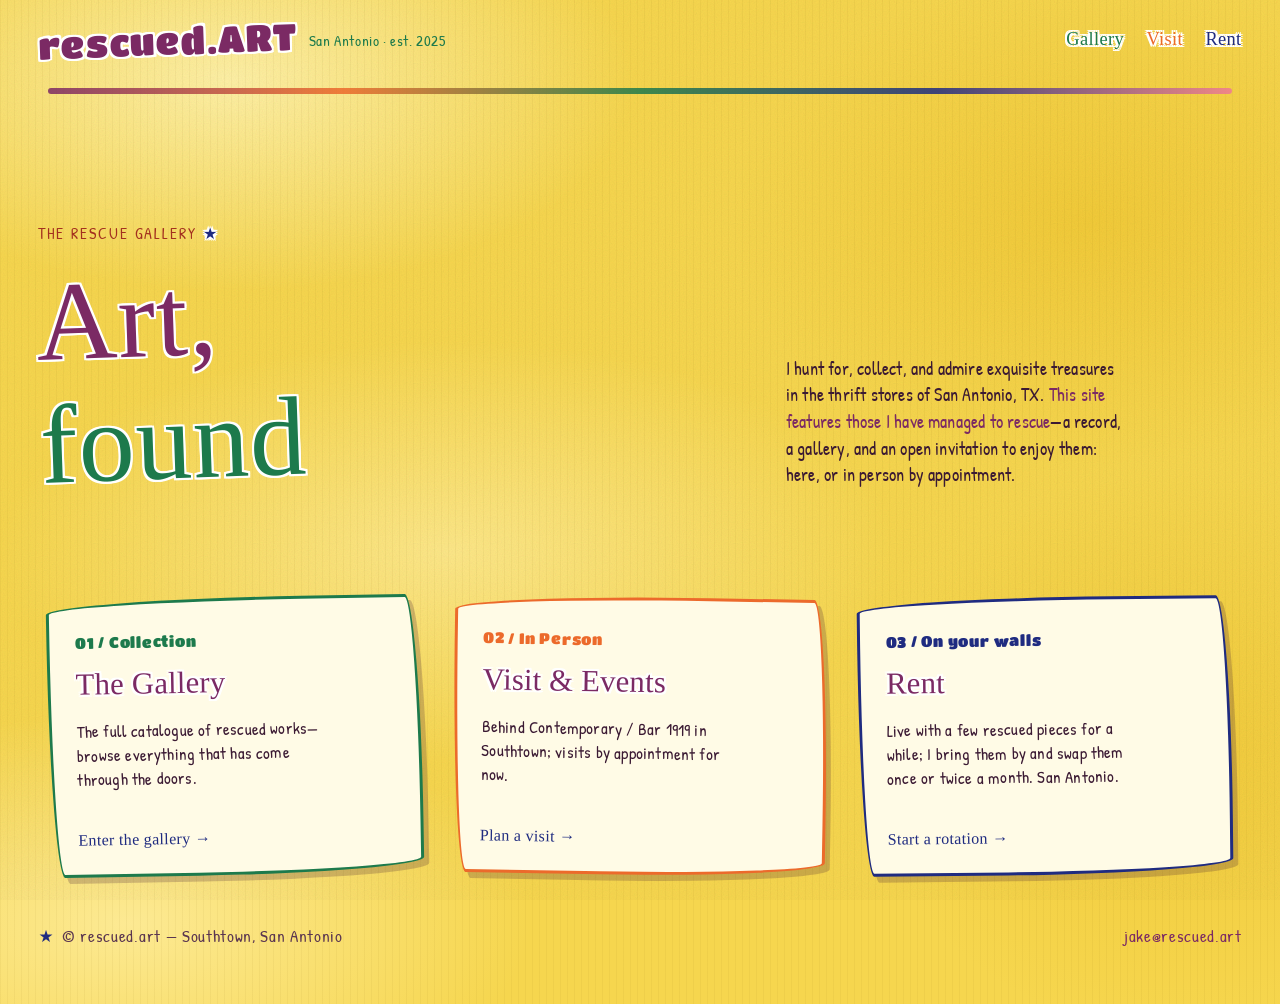
==== commit 983477d1: "Home: drop the extra sign text (tagline, stickers, alley arrow); sw v7 Co-Authored-By: Claude Opus 5" ====
--- a/index.html
+++ b/index.html
@@ -35,17 +35,11 @@
       <div>
         <p class="kicker">The Rescue Gallery <span class="star">★</span></p>
         <h1>Art,<br><em>found</em></h1>
-        <p class="tagline">Previously Looked At Art!</p>
       </div>
-      <span class="sticker sticker--come" aria-hidden="true">COME<br>LOOK</span>
-      <span class="wow" aria-hidden="true"><span>W</span><span>O</span><span>W</span><span>!</span></span>
       <p class="hero__statement">
         I hunt for, collect, and admire exquisite treasures in the thrift stores of San Antonio, TX. <strong>This site features those I have managed to rescue</strong>—a record, a gallery, and an open invitation to enjoy them: here, or in person by appointment.
       </p>
     </section>
-
-    <p class="alley" aria-hidden="true"><span class="alley__words">Straight down the alley!</span>
-      <span class="arrow"></span><span class="alley__vibes">“Immaculate Vibes”</span></p>
 
     <nav class="doors" aria-label="Sections">
       <a class="door" href="/gallery/">
--- a/assets/sign.css
+++ b/assets/sign.css
@@ -75,25 +75,7 @@
 .hero h1 { font-size: clamp(3.2rem, 9vw, 7rem); transform: rotate(-2deg); transform-origin: left; }
 .hero__statement { color: var(--ink); font-size: 1.15rem; }
 .hero__statement strong { color: var(--c-purple); font-weight: 400; }
-.tagline { font-family: var(--display); font-size: clamp(1.5rem, 3.4vw, 2.6rem); color: var(--c-orange); text-shadow: var(--halo);
-  margin: 1.2rem 0 0; transform: rotate(-1deg); }
 .sticker { position: absolute; font-family: var(--display); text-shadow: var(--halo); line-height: 1; pointer-events: none; user-select: none; }
-.sticker--come { color: var(--c-pink); font-size: clamp(1.4rem, 3vw, 2.4rem); transform: rotate(-24deg); right: 6%; top: 8%; }
-.sticker--come::after { content: "!"; display: inline-block; margin-left: 0.15em; color: var(--c-red); font-size: 1.4em; transform: rotate(14deg); }
-.wow { position: absolute; right: 2%; bottom: 4%; display: flex; flex-direction: column; align-items: center; gap: 0.05em;
-  font-family: var(--chunky); font-size: clamp(1.4rem, 3vw, 2.6rem); color: var(--c-red); text-shadow: var(--halo); line-height: 1;
-  transform: rotate(4deg); pointer-events: none; }
-.wow span:last-child { color: var(--c-brick); }
-@media (max-width: 860px) { .sticker--come { right: 4%; top: 2%; font-size: 1.3rem; } .wow { display: none; } }
-
-.alley { max-width: var(--maxw); margin: 0.6rem auto 0; padding: 0 clamp(1rem, 4vw, 3rem); display: flex; align-items: center;
-  gap: 1.2rem; flex-wrap: wrap; }
-.alley__words { font-family: var(--display); font-size: clamp(1.3rem, 2.6vw, 2rem); color: var(--c-purple); text-shadow: var(--halo); }
-.alley__vibes { font-family: var(--body); font-size: clamp(1.2rem, 2.2vw, 1.6rem); color: var(--c-lilac); text-shadow: var(--halo); transform: rotate(-3deg); }
-.arrow { position: relative; display: inline-block; width: clamp(110px, 16vw, 220px); height: 34px; background: var(--c-navy);
-  margin-right: 34px; border-radius: 3px; box-shadow: 0 0 0 3px #fff; }
-.arrow::after { content: ""; position: absolute; right: -40px; top: 50%; transform: translateY(-50%); border-left: 46px solid var(--c-navy);
-  border-top: 36px solid transparent; border-bottom: 36px solid transparent; filter: drop-shadow(3px 0 0 #fff); }
 .star { color: var(--c-navy); text-shadow: var(--halo); }
 
 /* the doors become hand-made cards pinned to the board */
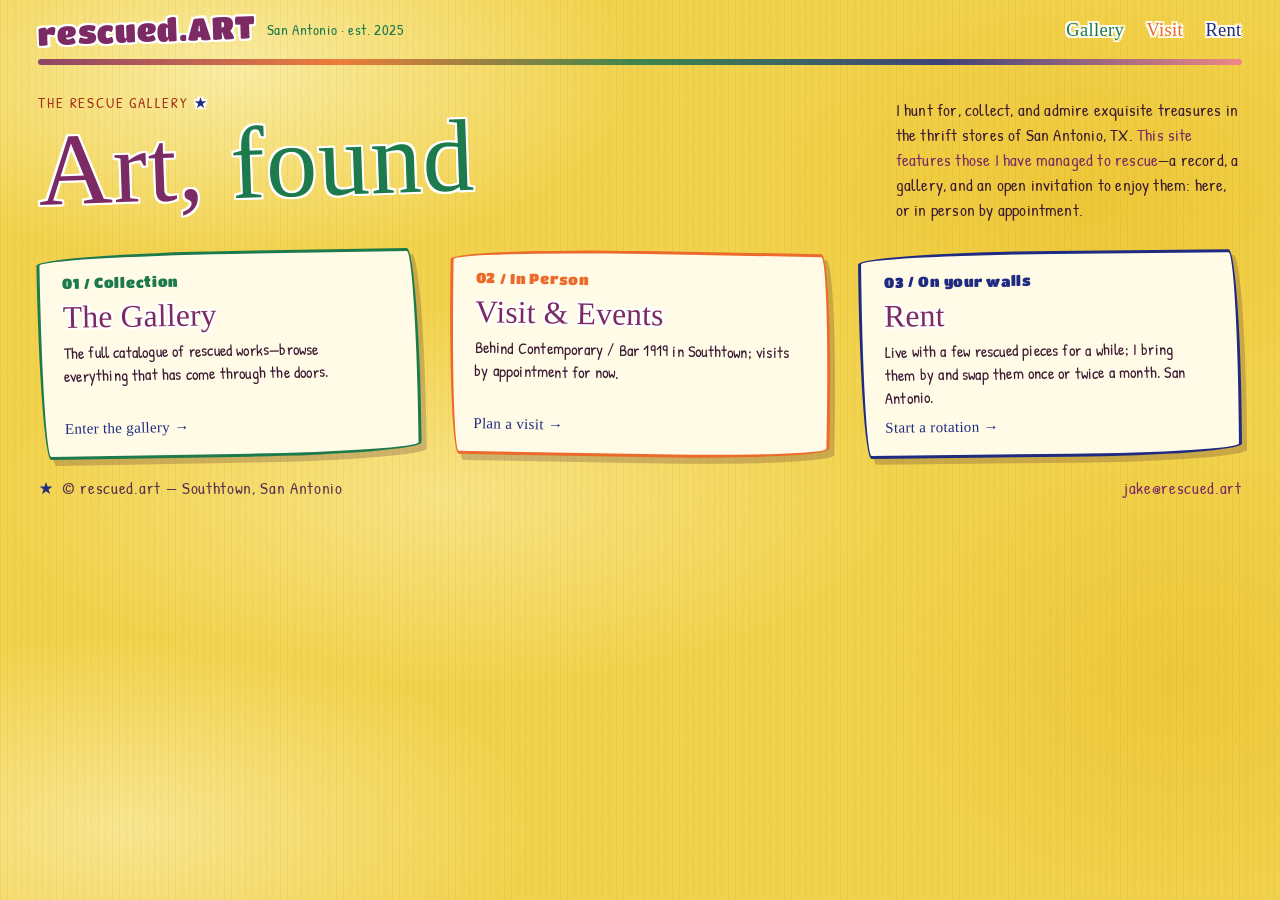
==== commit 3cec2c2d: "Home: phone-first one-screen layout (design B); centred rainbow rule; sw v9 Jake picked design B of " ====
--- a/index.html
+++ b/index.html
@@ -12,7 +12,7 @@
   <link rel="preconnect" href="https://fonts.gstatic.com" crossorigin>
   <link href="https://fonts.googleapis.com/css2?family=Permanent+Marker&family=Patrick+Hand&family=Titan+One&display=swap" rel="stylesheet">
   <link rel="stylesheet" href="/assets/core.css?v=20261002">
-  <link rel="stylesheet" href="/assets/sign.css?v=20261008">
+  <link rel="stylesheet" href="/assets/sign.css?v=20261009">
 </head>
 <body>
   <header>
@@ -34,7 +34,7 @@
     <section class="hero">
       <div>
         <p class="kicker">The Rescue Gallery <span class="star">★</span></p>
-        <h1>Art,<br><em>found</em></h1>
+        <h1>Art,<br> <em>found</em></h1>
       </div>
       <p class="hero__statement">
         I hunt for, collect, and admire exquisite treasures in the thrift stores of San Antonio, TX. <strong>This site features those I have managed to rescue</strong>—a record, a gallery, and an open invitation to enjoy them: here, or in person by appointment.
--- a/assets/core.css
+++ b/assets/core.css
@@ -158,6 +158,8 @@
 .strip__item:hover .strip__frame img { transform: scale(1.04); }
 .strip__acc { font-family: var(--mono); font-size: 0.68rem; color: var(--ink-faint);
   letter-spacing: 0.12em; display: block; padding-top: 0.5rem; }
+.strip__title { display: block; padding-top: 0.5rem; font-size: 0.9rem; line-height: 1.25;
+  overflow: hidden; text-overflow: ellipsis; white-space: nowrap; }
 
 /* =============================================================================
    GRID  (gallery + rent)
--- a/assets/sign.css
+++ b/assets/sign.css
@@ -24,10 +24,15 @@
   --halo: 2px 2px 0 #fff, -2px -2px 0 #fff, 2px -2px 0 #fff, -2px 2px 0 #fff, 0 2px 0 #fff, 2px 0 0 #fff, 0 -2px 0 #fff, -2px 0 0 #fff;
   --wobble: 255px 15px 225px 15px / 15px 225px 15px 255px;
   --r: 6px;
-}
-
-/* the board: watercolour blooms over the corrugation */
+
+  /* layout (2026-10-09): one side gutter for masthead, rule and home, and a page width that grows on big screens */
+  --pad: clamp(1rem, 4vw, 2.4rem);
+  --maxw: clamp(1320px, 86vw, 2200px);
+}
+
+/* the board: watercolour blooms over the corrugation (at least one window tall, or a short page shows a seam where they restart) */
 body {
+  min-height: 100vh; min-height: 100svh;
   background-color: var(--c-sun);
   background-image:
     repeating-linear-gradient(90deg, rgba(120, 88, 0, 0.055) 0 1px, transparent 1px 7px),
@@ -52,54 +57,113 @@
 .kicker, .page-head .kicker { font-family: var(--body); font-size: 1rem; letter-spacing: 0.12em; text-transform: uppercase; color: var(--c-brick); }
 
 /* ---- masthead ------------------------------------------------------------ */
-.masthead { align-items: center; }
-.brand { align-items: center; }
-.brand__mark { font-family: var(--chunky); font-size: clamp(1.6rem, 3vw, 2.3rem); color: var(--c-purple); border: 0;
+/* Phones first (2026-10-09): brand and nav shrink with the screen so they share one row down to ~280px (they used to
+   overflow at 375px), and wrap rather than spill below that. Links keep 40px+ tap boxes via padding cancelled by
+   negative margin, so the header stays slim. Big screens scale the brand and nav up with the wider page. */
+.masthead { align-items: center; flex-wrap: wrap; column-gap: 0.75rem; row-gap: 0; padding: 0.5rem var(--pad); }
+.brand { align-items: center; padding: 0.65rem 0; margin: -0.65rem 0; }
+.brand__mark { font-family: var(--chunky); font-size: clamp(1.25rem, 5.6vw, 1.6rem); color: var(--c-purple); border: 0;
   text-transform: none; letter-spacing: 0.02em; text-shadow: var(--halo); padding: 0; transform: rotate(-2deg); }
 .brand__mark-art { color: var(--c-purple); }
 .brand:hover .brand__mark-art { color: var(--c-green); }
-.brand__sub { font-family: var(--body); font-size: 0.95rem; letter-spacing: 0.04em; text-transform: none; color: var(--c-green); }
-.nav { font-family: var(--display); font-size: 1.15rem; letter-spacing: 0.02em; text-transform: none; gap: 1.4rem; }
-.nav a { color: var(--c-green); border: 0; text-shadow: var(--halo); }
+.brand__sub { display: none; font-family: var(--body); font-size: clamp(0.95rem, 0.5rem + 0.45vw, 1.3rem); letter-spacing: 0.04em; text-transform: none; color: var(--c-green); }
+.nav { font-family: var(--display); font-size: clamp(0.95rem, 4.1vw, 1.15rem); letter-spacing: 0.02em; text-transform: none; gap: 0.75rem; }
+.nav a { color: var(--c-green); border: 0; text-shadow: var(--halo); padding: 0.6rem 0; margin: -0.6rem 0; }
 .nav a:nth-child(2) { color: var(--c-orange); }
 .nav a:nth-child(3) { color: var(--c-navy); }
 .nav a:hover, .nav a[aria-current] { color: var(--c-purple); text-decoration: underline wavy var(--c-pink) 2px; text-underline-offset: 6px; }
-.rule, .rule--double { border-top: 0; height: 6px; margin: 0.4rem clamp(1rem, 4vw, 3rem) 0;
+/* The rainbow spans the masthead's content box — brand's left edge to nav's right edge — at every width
+   (it used to be pinned 48px from the left while the 1320px page was centred). */
+.rule, .rule--double { border-top: 0; height: 6px; max-width: none;
+  margin: 0.4rem max(var(--pad), calc((100% - var(--maxw)) / 2 + var(--pad))) 0;  /* top: room for the current page's wavy underline */
   background: linear-gradient(90deg, var(--c-purple), var(--c-orange) 25%, var(--c-green) 50%, var(--c-navy) 75%, var(--c-pink));
   border-radius: 999px; opacity: 0.85; }
 .rule--double::after { display: none; }
-@media (max-width: 640px) { .brand__sub { display: none; } .nav { font-size: 1rem; gap: 0.9rem; } }
+@media (min-width: 641px) {
+  .brand__sub { display: inline; }
+  .nav { gap: 1.4rem; }
+}
+@media (min-width: 900px) {
+  .masthead { padding: clamp(0.6rem, 1.6vh, 1rem) var(--pad) 0.6rem; }  /* keeps the brand off the top edge */
+  .brand__mark { font-size: clamp(1.6rem, 1rem + 1.2vw, 3rem); }
+  .nav { font-size: clamp(1.15rem, 0.6rem + 0.6vw, 1.6rem); gap: clamp(1.4rem, 1.6vw, 2.4rem); }
+  .rule, .rule--double { margin-top: 0.25rem; }
+}
 
 /* ---- home: the sign ------------------------------------------------------ */
-.hero { position: relative; }
-.hero h1 { font-size: clamp(3.2rem, 9vw, 7rem); transform: rotate(-2deg); transform-origin: left; }
-.hero__statement { color: var(--ink); font-size: 1.15rem; }
+/* Laid out phone-first (2026-10-09). Phones: the headline on one line, the statement full width, the three doors as
+   compact cards (number beside the title) so the whole sign is about one screen, and the strip as a swipeable row that
+   bleeds to the screen edges. From 900px: headline left / statement right, three doors in a row, all eight snapshots
+   in one row; type and gaps follow the viewport HEIGHT so the page through the strip fits one screen, and the page
+   width grows with the monitor (--maxw) so 1440p is not a small island. */
+.hero { position: relative; display: block; padding: 1rem var(--pad) 0; }
+.hero .kicker { margin: 0; line-height: 1.2; }
+.hero h1 { font-size: clamp(3rem, 15.5vw, 5.5rem); line-height: 1.05; margin: 0.08em 0 0; white-space: nowrap;
+  transform: rotate(-2deg); transform-origin: left; }
+.hero h1 br { display: none; }  /* "Art, found" reads as one line; the markup keeps the space */
+.hero__statement { color: var(--ink); font-size: 1.05rem; line-height: 1.4; max-width: 46ch; margin: 0.55rem 0 0; }
 .hero__statement strong { color: var(--c-purple); font-weight: 400; }
 .sticker { position: absolute; font-family: var(--display); text-shadow: var(--halo); line-height: 1; pointer-events: none; user-select: none; }
 .star { color: var(--c-navy); text-shadow: var(--halo); }
 
 /* the doors become hand-made cards pinned to the board */
-.doors { gap: clamp(1rem, 2.4vw, 2rem); border: 0; padding: 1.6rem clamp(1rem, 4vw, 3rem) 0.6rem; background: none; }
-.door { --door-c: var(--c-green); background: var(--c-cream); border-radius: var(--wobble); box-shadow: 5px 6px 0 rgba(59, 26, 51, 0.22);
-  transform: rotate(-1deg); transition: transform .2s; min-height: 0; padding: 1.6rem 1.6rem 1.4rem; }
+.doors { grid-template-columns: 1fr; grid-auto-flow: row; gap: 0.8rem; border: 0; padding: 1rem var(--pad) 0; background: none; }
+.door { --door-c: var(--c-green); background: var(--c-cream); border-radius: var(--wobble); box-shadow: 4px 5px 0 rgba(59, 26, 51, 0.22);
+  transform: rotate(-1deg); transition: transform .2s; min-height: 0; padding: 0.65rem 1rem 0.7rem;
+  display: flex; flex-wrap: wrap; align-items: baseline; column-gap: 0.6rem; }
 .door:nth-child(2) { --door-c: var(--c-orange); transform: rotate(1deg); }
 .door:nth-child(3) { --door-c: var(--c-navy); transform: rotate(-0.6deg); }
 .doors .door, .doors .door:last-child { border: 3px solid var(--door-c); }
 .door:hover { background: #fff; transform: rotate(0deg) translateY(-3px); }
-.door__no { font-family: var(--chunky); font-size: 0.95rem; letter-spacing: 0.05em; color: var(--door-c); }
-.door h2 { color: var(--c-purple); }
-.door p { color: var(--ink); font-size: 1.05rem; }
-.door__go { font-family: var(--display); font-size: 1rem; letter-spacing: 0.02em; text-transform: none; color: var(--c-navy); }
-@media (max-width: 860px) { .doors { grid-template-columns: 1fr; grid-auto-flow: row; } }
+.door__no { font-family: var(--chunky); font-size: 0.9rem; letter-spacing: 0.05em; color: var(--door-c); }
+.door h2 { color: var(--c-purple); font-size: 1.55rem; margin: 0; }
+.door p { flex-basis: 100%; color: var(--ink); font-size: 1rem; line-height: 1.3; max-width: none; margin: 0.15rem 0 0; }
+.door__go { font-family: var(--display); font-size: 1rem; letter-spacing: 0.02em; text-transform: none; color: var(--c-navy); margin-top: 0.3rem; }
 
 /* recent rescues strip: little snapshots */
-.recent__head h2 { font-size: 1.8rem; }
+.recent { padding: 1.4rem var(--pad) 0.4rem; }
+.recent__head { align-items: center; padding-bottom: 0.2rem; margin-bottom: 0.6rem; }
+.recent__head h2 { font-size: 1.5rem; }
+.recent__head .door__go { padding: 0.6rem 0; }
+.strip { grid-auto-columns: clamp(118px, 36vw, 200px); gap: 0.9rem;
+  margin: 0 calc(-1 * var(--pad)); padding: 6px var(--pad) 0.7rem; scroll-padding-inline: var(--pad);
+  scroll-snap-type: x proximity; overscroll-behavior-x: contain; scrollbar-width: thin; }
+.strip__item { scroll-snap-align: start; font: inherit; }  /* buttons don't inherit font-size; the em sizes need it */
 .strip__frame { background: #fff; padding: 6px; border-radius: 3px; box-shadow: 3px 4px 0 rgba(59, 26, 51, 0.2); }
 .strip__item:nth-child(odd) .strip__frame { transform: rotate(-1.5deg); }
 .strip__item:nth-child(even) .strip__frame { transform: rotate(1.5deg); }
 .strip__acc { font-family: var(--body); font-size: 0.85rem; color: var(--ink-dim); }
+.strip__title { font-family: var(--body); font-size: 1rem; color: var(--c-purple); }
+
+@media (min-width: 900px) {
+  /* one unit for the home sections: ~15-16px up to ~850px-tall windows, then it grows with the height (~25px at 1300) */
+  .hero, .doors, .recent { --gap-y: clamp(1rem, calc(4.5vh - 0.75rem), 3.5rem); font-size: clamp(0.94rem, min(1.9vh, 1.15vw), 1.6rem); }
+  .hero { display: grid; grid-template-columns: auto minmax(0, 23em); justify-content: space-between; align-items: end;
+    column-gap: 3rem; padding: var(--gap-y) var(--pad) 0; }
+  .hero .kicker { font-size: 1em; }
+  .hero h1 { font-size: clamp(4.5rem, min(8vw, calc(17vh - 1.75rem)), 12rem); line-height: 1; }
+  .hero__statement { font-size: 1.15em; line-height: 1.45; max-width: none; margin: 0; }
+
+  .doors { grid-template-columns: repeat(3, minmax(0, 1fr)); gap: clamp(1rem, 2.2vw, 2.6rem); padding: var(--gap-y) var(--pad) 0; }
+  .door { flex-direction: column; flex-wrap: nowrap; align-items: flex-start; padding: 1.05em 1.5em 1.1em; box-shadow: 5px 6px 0 rgba(59, 26, 51, 0.22); }
+  .door__no { font-size: 0.95em; }
+  .door h2 { font-size: min(2.1em, 3.1vw); margin: 0.25em 0 0.2em; }  /* vw cap keeps "Visit & Events" on one line near 900px */
+  .door p { flex-basis: auto; font-size: 1.08em; line-height: 1.4; max-width: 46ch; margin: 0; }
+  .door__go { font-size: 1em; margin-top: auto; padding-top: 0.55em; }  /* the three calls to action line up along the bottom */
+
+  .recent { padding: var(--gap-y) var(--pad) 0.4rem; }
+  .recent__head { margin-bottom: 0.8em; }
+  .recent__head h2 { font-size: 1.8em; }
+  .recent__head .door__go { font-size: 1em; }
+  .strip { grid-auto-flow: row; grid-template-columns: repeat(8, minmax(0, 1fr)); gap: clamp(0.8rem, 1.2vw, 1.4rem);
+    margin: 0; padding: 4px 0 0.4rem; overflow: visible; scroll-snap-type: none; }
+  .strip__title { font-size: 0.95em; }
+}
 
 /* ---- pages ---------------------------------------------------------------- */
+/* same tight rule-to-kicker gap as home (it was 55-95px) */
+.page-head { padding-top: clamp(1rem, 3vw, 2.25rem); }
+.page-head .kicker { margin-top: 0; }
 .page-head h1 { font-size: clamp(2.8rem, 7vw, 5rem); transform: rotate(-1.5deg); transform-origin: left; }
 .page-head p { color: var(--ink); font-size: 1.15rem; }
 .page-head a { color: var(--c-purple); border-bottom: 2px solid var(--c-pink); }
@@ -151,6 +215,8 @@
 .lb__x:hover, .lb__nav:hover { background: #fff; border-color: var(--c-green); color: var(--c-green); }
 
 /* ---- footer ---------------------------------------------------------------- */
-footer { font-family: var(--body); font-size: 1.05rem; letter-spacing: 0.04em; text-transform: none; color: var(--ink-dim); border-top: 0; }
-footer a { color: var(--c-purple); }
+footer { font-family: var(--body); font-size: 1.05rem; letter-spacing: 0.04em; text-transform: none; color: var(--ink-dim); border-top: 0;
+  padding: 1.2rem var(--pad) 1.6rem; }
+footer a { color: var(--c-purple); display: inline-block; padding: 0.6rem 0; margin: -0.6rem 0; }
+@media (min-width: 900px) { footer { font-size: clamp(1.05rem, 0.5rem + 0.5vw, 1.35rem); } }
 footer > span:first-child::before { content: "★"; color: var(--c-navy); margin-right: 0.5rem; }
